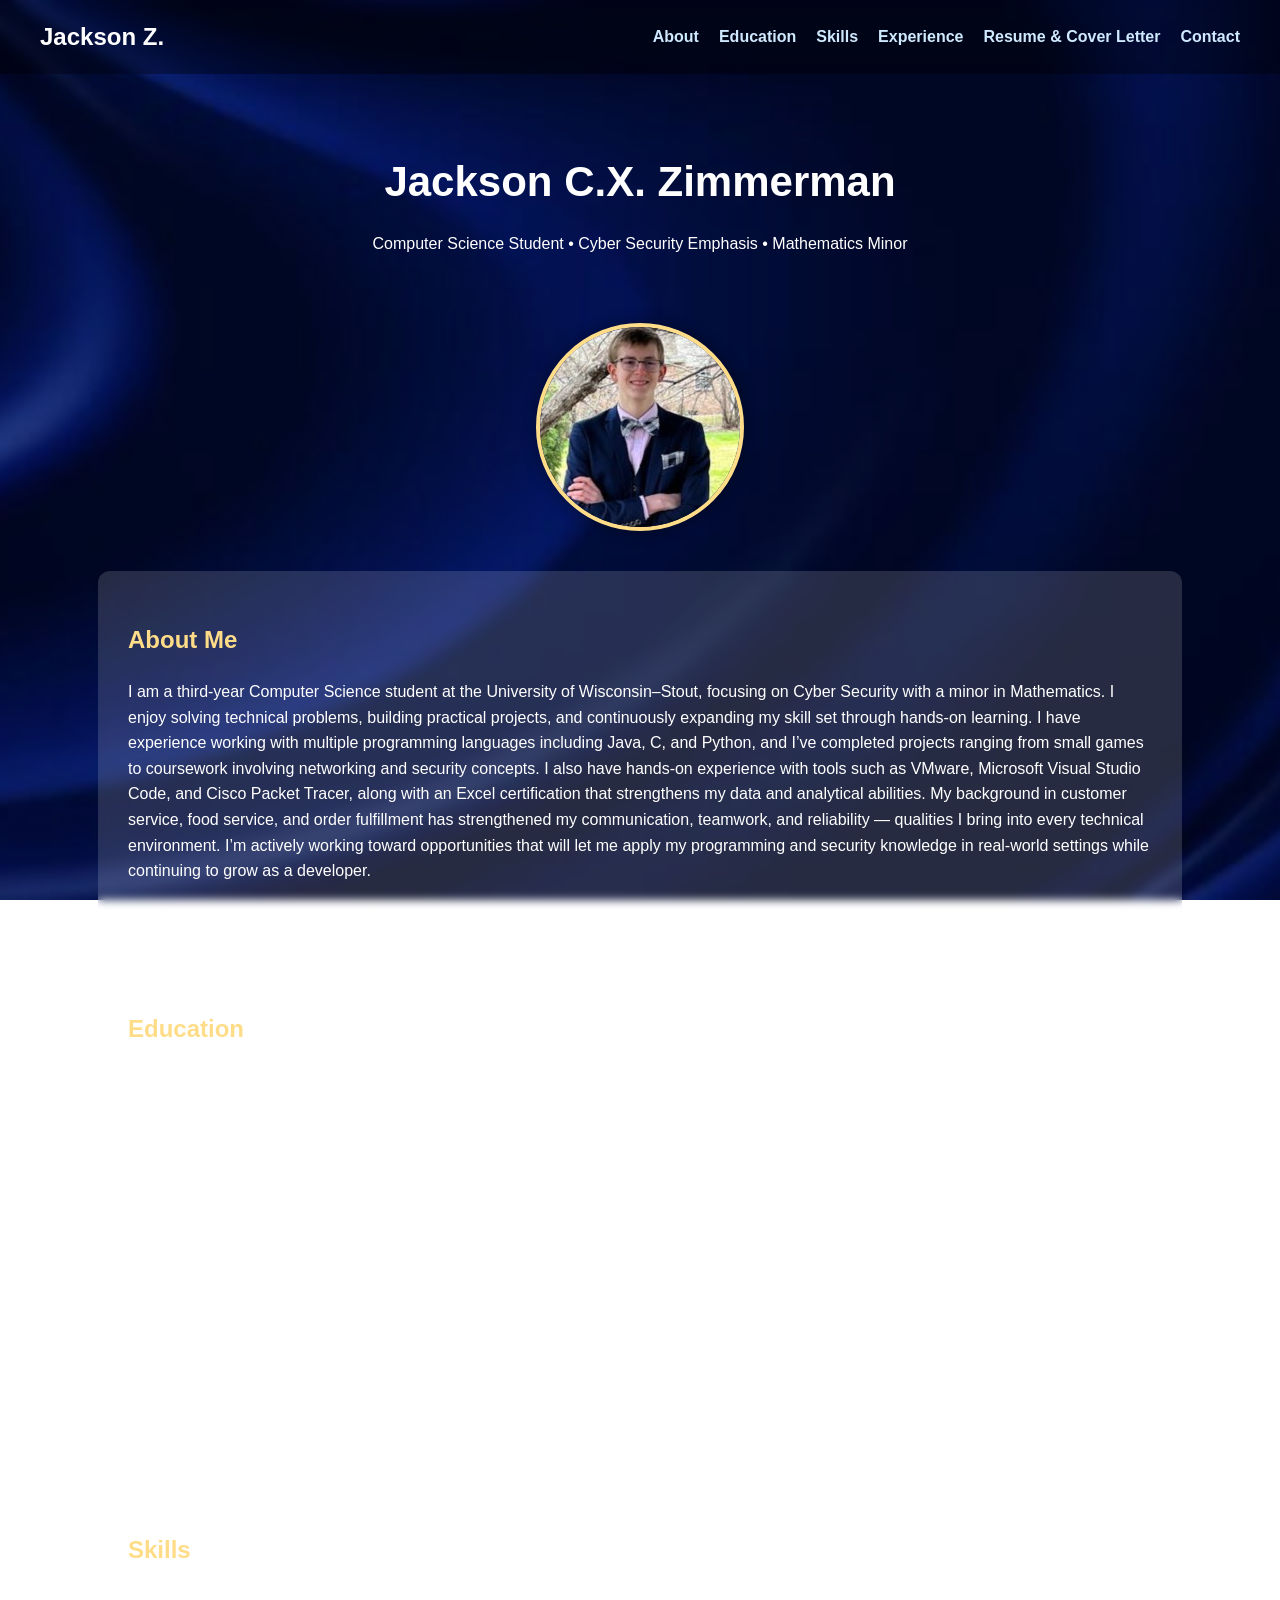
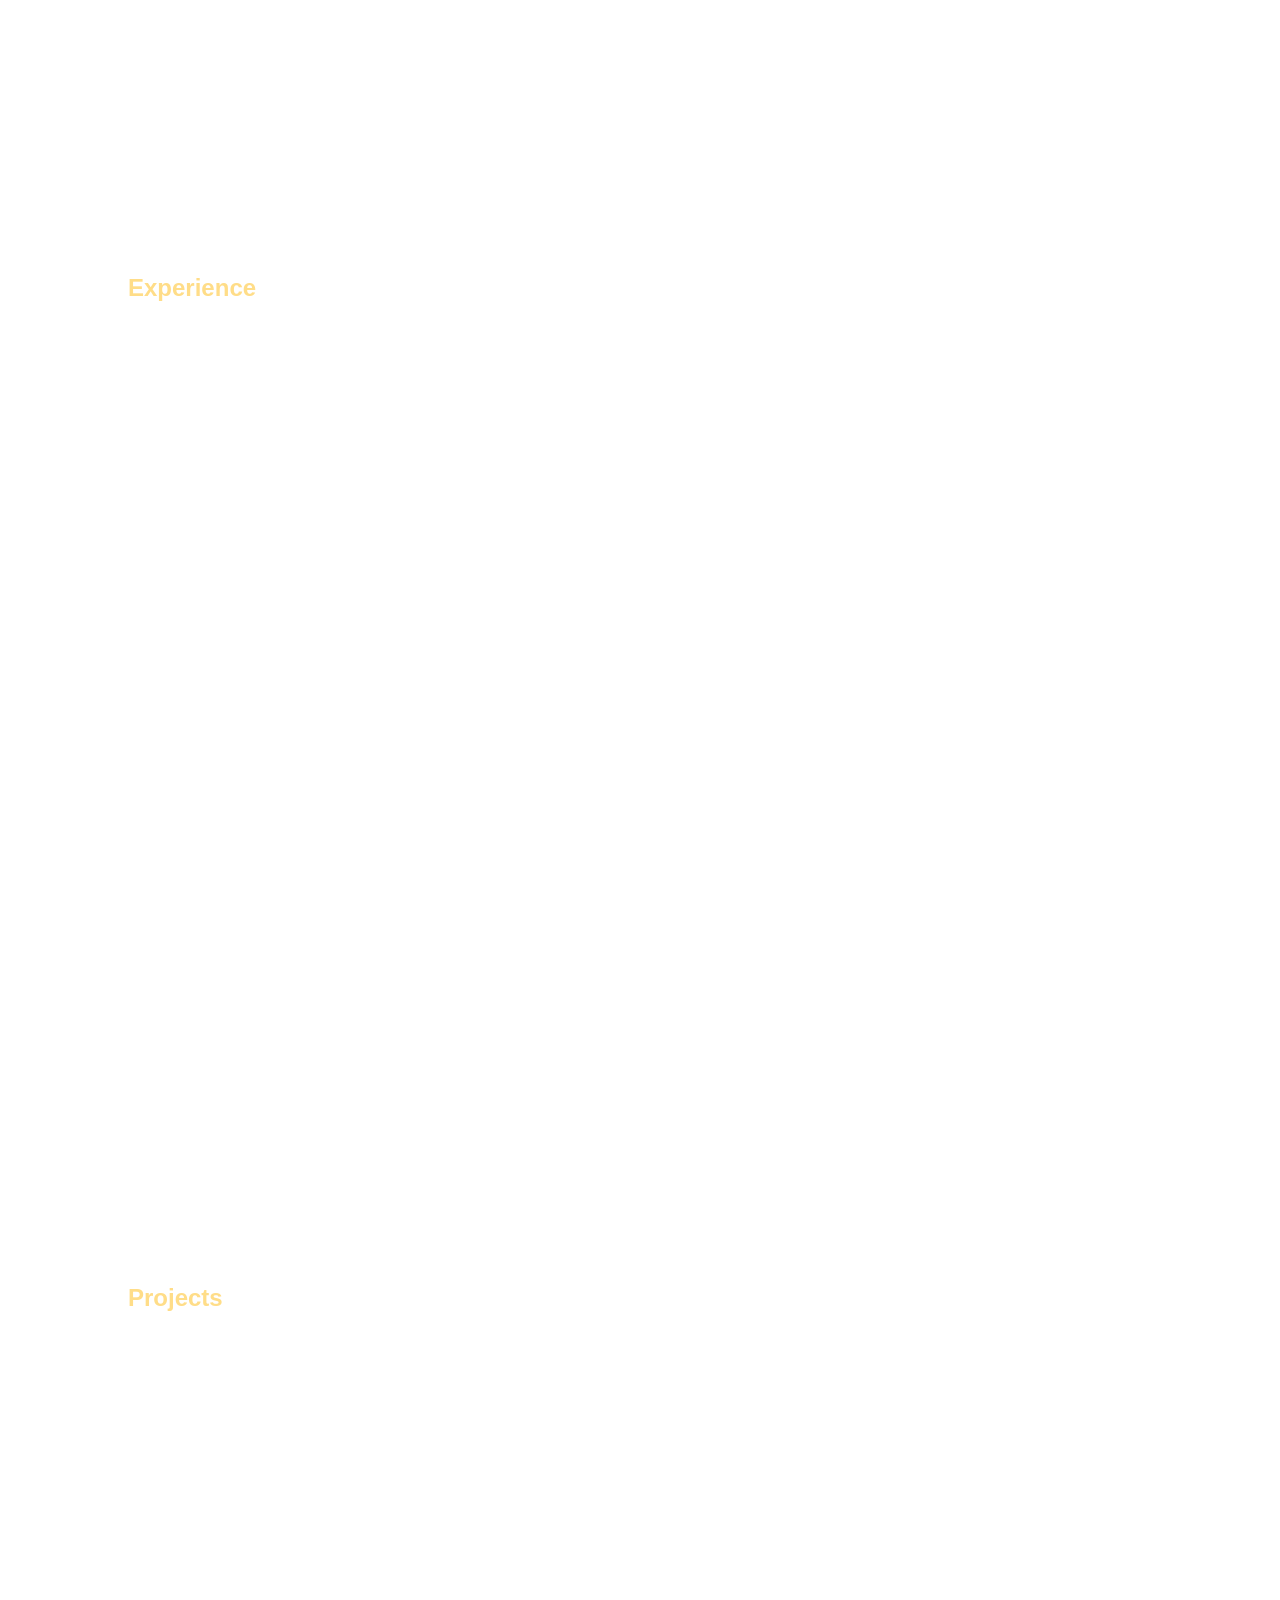
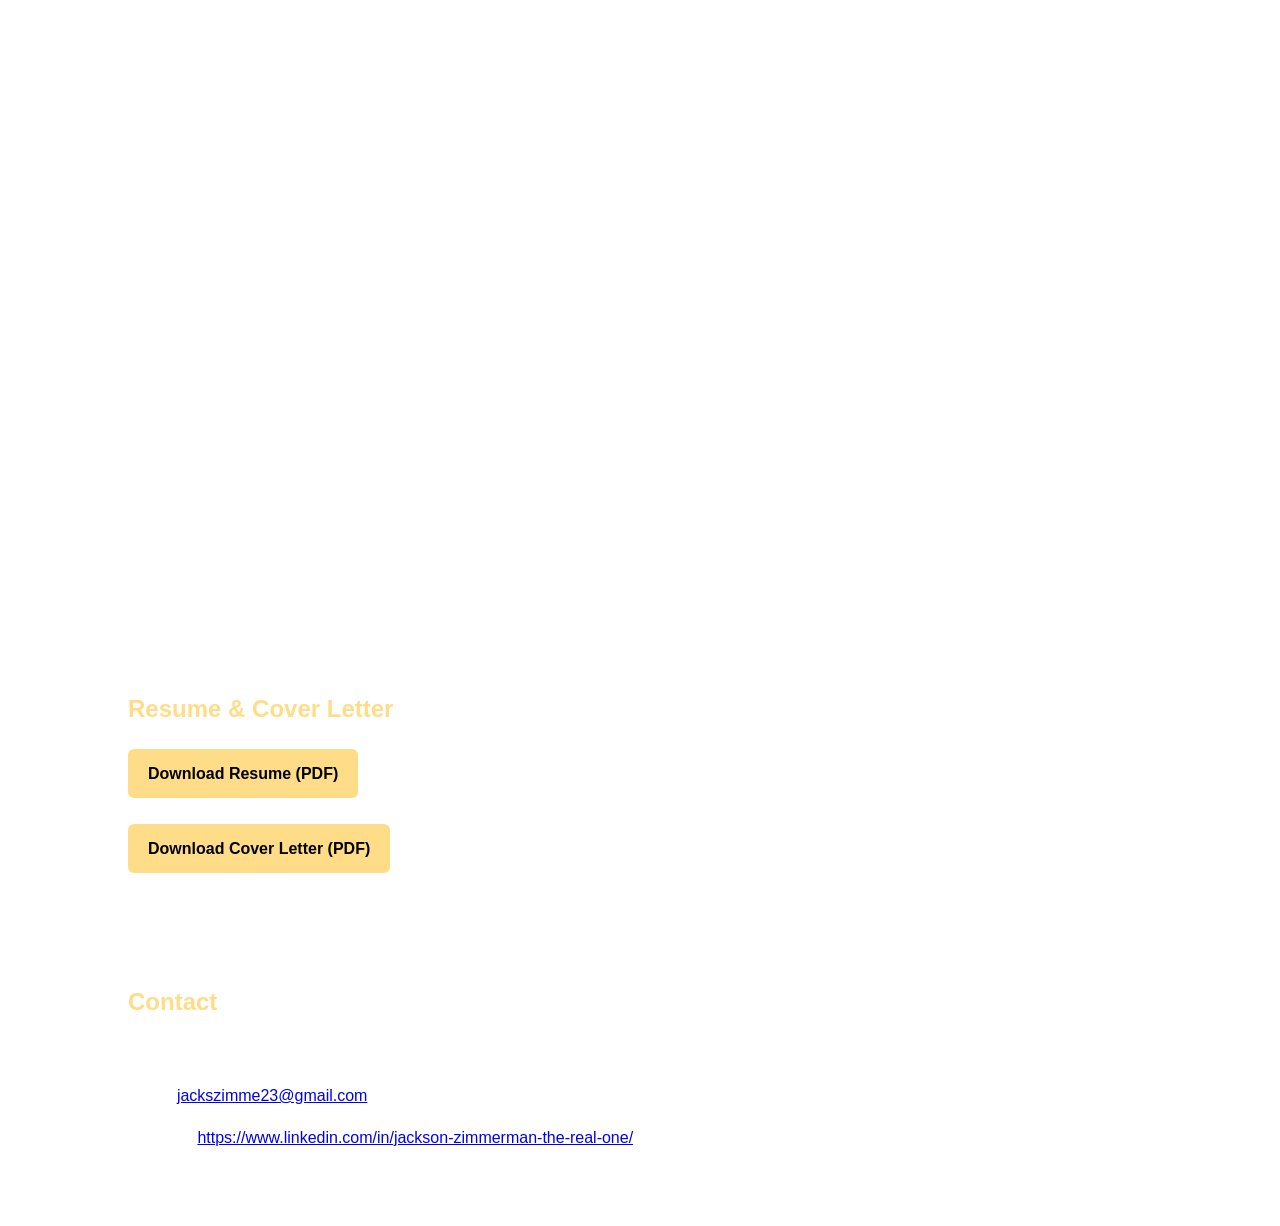
==== index.html @ 1d5afcb3 "Add files via upload" ====
<!DOCTYPE html>
<html lang="en">
<head>
    <meta charset="UTF-8">
    <title>Jackson C.X. Zimmerman – Portfolio</title>
    <link rel="stylesheet" href="style.css">
</head>

<body>

<nav class="top-nav">
    <div class="nav-left">Jackson Z.</div>
    <div class="nav-right">
        <a href="#about">About</a>
        <a href="#education">Education</a>
        <a href="#skills">Skills</a>
        <a href="#experience">Experience</a>
        <a href="#resume">Resume & Cover Letter</a>
        <a href="#contact">Contact</a>
    </div>
</nav>

<header class="hero">
    <h1>Jackson C.X. Zimmerman</h1>
    <p>Computer Science Student • Cyber Security Emphasis • Mathematics Minor</p>
</header>

<div class="profile-pic-container">
    <img src="pfp.jpg" alt="Photo of Jackson Zimmerman" class="profile-pic">
</div>

<section id="about" class="card">
    <h2>About Me</h2>
    <p>
        I am a third‑year Computer Science student at the University of Wisconsin–Stout, focusing on Cyber Security with a minor in Mathematics. 
        I enjoy solving technical problems, building practical projects, and continuously expanding my skill set through hands‑on learning. 
        I have experience working with multiple programming languages including Java, C, and Python, and I’ve completed projects ranging from 
        small games to coursework involving networking and security concepts. I also have hands‑on experience with tools such as VMware, 
        Microsoft Visual Studio Code, and Cisco Packet Tracer, along with an Excel certification that strengthens my data and analytical abilities. 
        My background in customer service, food service, and order fulfillment has strengthened my communication, teamwork, and reliability — 
        qualities I bring into every technical environment. I’m actively working toward opportunities that will let me apply my programming 
        and security knowledge in real‑world settings while continuing to grow as a developer.
    </p>
</section>

<section id="education" class="card">
    <h2>Education</h2>

    <h3>University of Wisconsin–Stout</h3>
    <p><em>B.S. Computer Science — Cyber Security Emphasis<br>
    Minor: Mathematics<br>
    Currently Attending • Expected Graduation: 2027</em></p>

    <h3>Centennial High School — Circle Pines, MN</h3>
    <p><em>GPA: 3.34</em></p>
    <ul>
        <li>Completed Honors Physics and Honors Chemistry</li>
        <li>Completed 4 years of Spanish</li>
        <li>Participated in Band for 2.5 years</li>
        <li>Graduated with strong STEM and arts involvement</li>
    </ul>
</section>

<section id="skills" class="card">
    <h2>Skills</h2>
    <ul>
        <li><strong>Programming Languages:</strong> Java, C++, Python</li>
        <li><strong>Tools & Technologies:</strong> VMware, Microsoft Visual Studio Code, Cisco Packet Tracer</li>
        <li><strong>Certifications:</strong> Microsoft Excel Certification</li>
        <li><strong>Technical Knowledge:</strong> Cyber security fundamentals, networking basics, troubleshooting, system configuration</li>
        <li><strong>Projects:</strong> Java-based games (Pac-Man, Space Invaders-style), coursework in C and Python</li>
        <li><strong>Other Skills:</strong> Strong communication, teamwork, adaptability, and problem-solving</li>
    </ul>
</section>

<section id="experience" class="card">
    <h2>Experience</h2>

    <h3>Target — Order Fulfillment Expert</h3>
    <p><em>November 2021 – October 2025 • Lino Lakes, MN</em></p>
    <ul>
        <li>Picked and processed guest orders accurately and efficiently</li>
        <li>Prepared, packed, and organized items for shipment and pickup</li>
        <li>Used store technology and equipment to locate and verify products</li>
        <li>Provided friendly guest service and supported team workflow</li>
    </ul>

    <h3>University of Wisconsin–Stout — Food Service</h3>
    <p><em>September 2024 – Present • Menomonie, WI</em></p>
    <ul>
        <li>Prepared and served food items while maintaining quality and accuracy</li>
        <li>Delivered consistent customer service in a fast‑paced environment</li>
        <li>Maintained cleanliness and organization of workstations and dining areas</li>
        <li>Collaborated with team members to ensure smooth daily operations</li>
    </ul>

    <h3>Dairy Queen — Soft Serve Team</h3>
    <p><em>June 2021 – November 2021 • Lino Lakes, MN</em></p>
    <ul>
        <li>Prepared food and drink items according to menu standards</li>
        <li>Maintained lobby and kitchen cleanliness to meet safety guidelines</li>
        <li>Provided prompt and positive customer service during busy hours</li>
        <li>Operated equipment safely and followed proper opening/closing procedures</li>
    </ul>

    <h3>Childcare — Babysitting</h3>
    <p><em>May 2018 – Present • Various Locations</em></p>
    <ul>
        <li>Prepared meals and snacks while accommodating individual needs</li>
        <li>Ensured a safe and supervised environment for children of varying ages</li>
        <li>Planned and led engaging activities to support learning and creativity</li>
        <li>Communicated with parents regarding schedules, behavior, and daily updates</li>
    </ul>
</section>

<section id="projects" class="card">
    <h2>Projects</h2>

    <h3>Arduino Windmill Power Generator</h3>
    <p><em>Freshman Engineering Project</em></p>
    <ul>
        <li>Designed and built a small windmill capable of generating usable electrical power</li>
        <li>Used an Arduino board to regulate and monitor voltage output</li>
        <li>Created a circuit system to safely charge small devices</li>
        <li>Gained hands-on experience with electronics, sensors, and renewable energy concepts</li>
    </ul>

    <h3>Plex Movie Hosting Server</h3>
    <p><em>Self‑Hosted Media Server Project</em></p>
    <ul>
        <li>Set up and configured a Plex server to host and stream a personal movie library</li>
        <li>Organized media files, metadata, and folder structures for clean and efficient access</li>
        <li>Managed local storage, network settings, and device connectivity for smooth playback</li>
        <li>Gained experience with self‑hosting, file management, and home server configuration</li>
    </ul>

    <h3>IoT Weather Monitoring System (In Progress)</h3>
    <p><em>Arduino-based IoT Project</em></p>
    <ul>
        <li>Building a device that collects temperature, humidity, and environmental data using sensors</li>
        <li>Programming the Arduino to read and transmit data to an online dashboard</li>
        <li>Developing a simple interface to display real-time weather metrics</li>
        <li>Combining hardware, networking, and web technologies into one system</li>
    </ul>

    <h3>Java Game Development Projects</h3>
    <p><em>Pac-Man and Space-Invaders–style games</em></p>
    <ul>
        <li>Developed multiple 2D games using Java and object-oriented programming principles</li>
        <li>Implemented movement, collision detection, scoring, and enemy behavior systems</li>
        <li>Practiced modular design and clean code structure across game components</li>
        <li>Strengthened understanding of loops, arrays, classes, and event-driven programming</li>
    </ul>

</section>

<section id="resume" class="card">
    <h2>Resume & Cover Letter</h2>
    <a class="button" href="resume.pdf" download>Download Resume (PDF)</a>
    <br><br>
    <a class="button" href="coverletter.pdf" download>Download Cover Letter (PDF)</a>
</section>

<section id="contact" class="card">
    <h2>Contact</h2>
     <p>Phone: 612-840-3220</p>
    <p>Email: <a href="mailto:jackszimme23@gmail.com">jackszimme23@gmail.com</a></p>
    <p>LinkedIn: 
        <a href="https://www.linkedin.com/in/jackson-zimmerman-the-real-one/" target="_blank">
            https://www.linkedin.com/in/jackson-zimmerman-the-real-one/
        </a>
        

    </p>


</section>

</body>
</html>
---- style.css ----
html {
    scroll-behavior: smooth;
}

body {
    font-family: Arial, sans-serif;
    margin: 0;
    background: linear-gradient(135deg, #1e3c72, #2a5298);
    color: #ffffff;
    line-height: 1.6;
}

/* Navigation Bar */
.top-nav {
    display: flex;
    justify-content: space-between;
    align-items: center;
    padding: 18px 40px;
    background: rgba(0, 0, 0, 0.35);
    backdrop-filter: blur(6px);
    position: fixed;
    top: 0;
    width: 100%;
    z-index: 100;
    box-sizing: border-box;
}

.nav-left {
    font-size: 24px;
    font-weight: bold;
}

.nav-right {
    display: flex;
    gap: 20px;
}

.nav-right a {
    text-decoration: none;
    color: #cfe9ff;
    font-weight: bold;
    transition: 0.2s;
}

.nav-right a:hover {
    color: #ffffff;
    text-shadow: 0 0 6px white;
}


.hero {
    text-align: center;
    padding: 120px 20px 60px;
}

.hero h1 {
    font-size: 42px;
    margin-bottom: 10px;
}


.card {
    background: rgba(255, 255, 255, 0.15);
    margin: 30px auto;
    padding: 30px;
    width: 80%;
    border-radius: 12px;
    backdrop-filter: blur(4px);
}

.card h2 {
    color: #ffdd88;
}

.card ul {
    margin-left: 20px;
}


.button {
    display: inline-block;
    padding: 12px 20px;
    background: #ffdd88;
    color: #000;
    text-decoration: none;
    border-radius: 6px;
    font-weight: bold;
    transition: 0.2s;
}

.button:hover {
    background: #ffe9b3;
    transform: scale(1.05);
}

.profile-pic-container {
    width: 100%;
    display: flex;
    justify-content: center;
    align-items: center;
    margin-top: -10px;
    margin-bottom: 40px;
}

.profile-pic {
    width: 200px;
    height: 200px;
    object-fit: cover;
    border-radius: 50%;
    border: 4px solid #ffdd88;
    box-shadow: 0 0 15px rgba(0,0,0,0.4);
}

body {
    font-family: Arial, sans-serif;
    margin: 0;
    background: url("bg.jpg") no-repeat center center fixed;
    background-size: cover;
    color: #ffffff;
    line-height: 1.6;
}
body::before {
    content: "";
    position: fixed;
    top: 0;
    left: 0;
    width: 100%;
    height: 100%;
    background: rgba(0, 0, 0, 0.45); 
    z-index: -1;
}
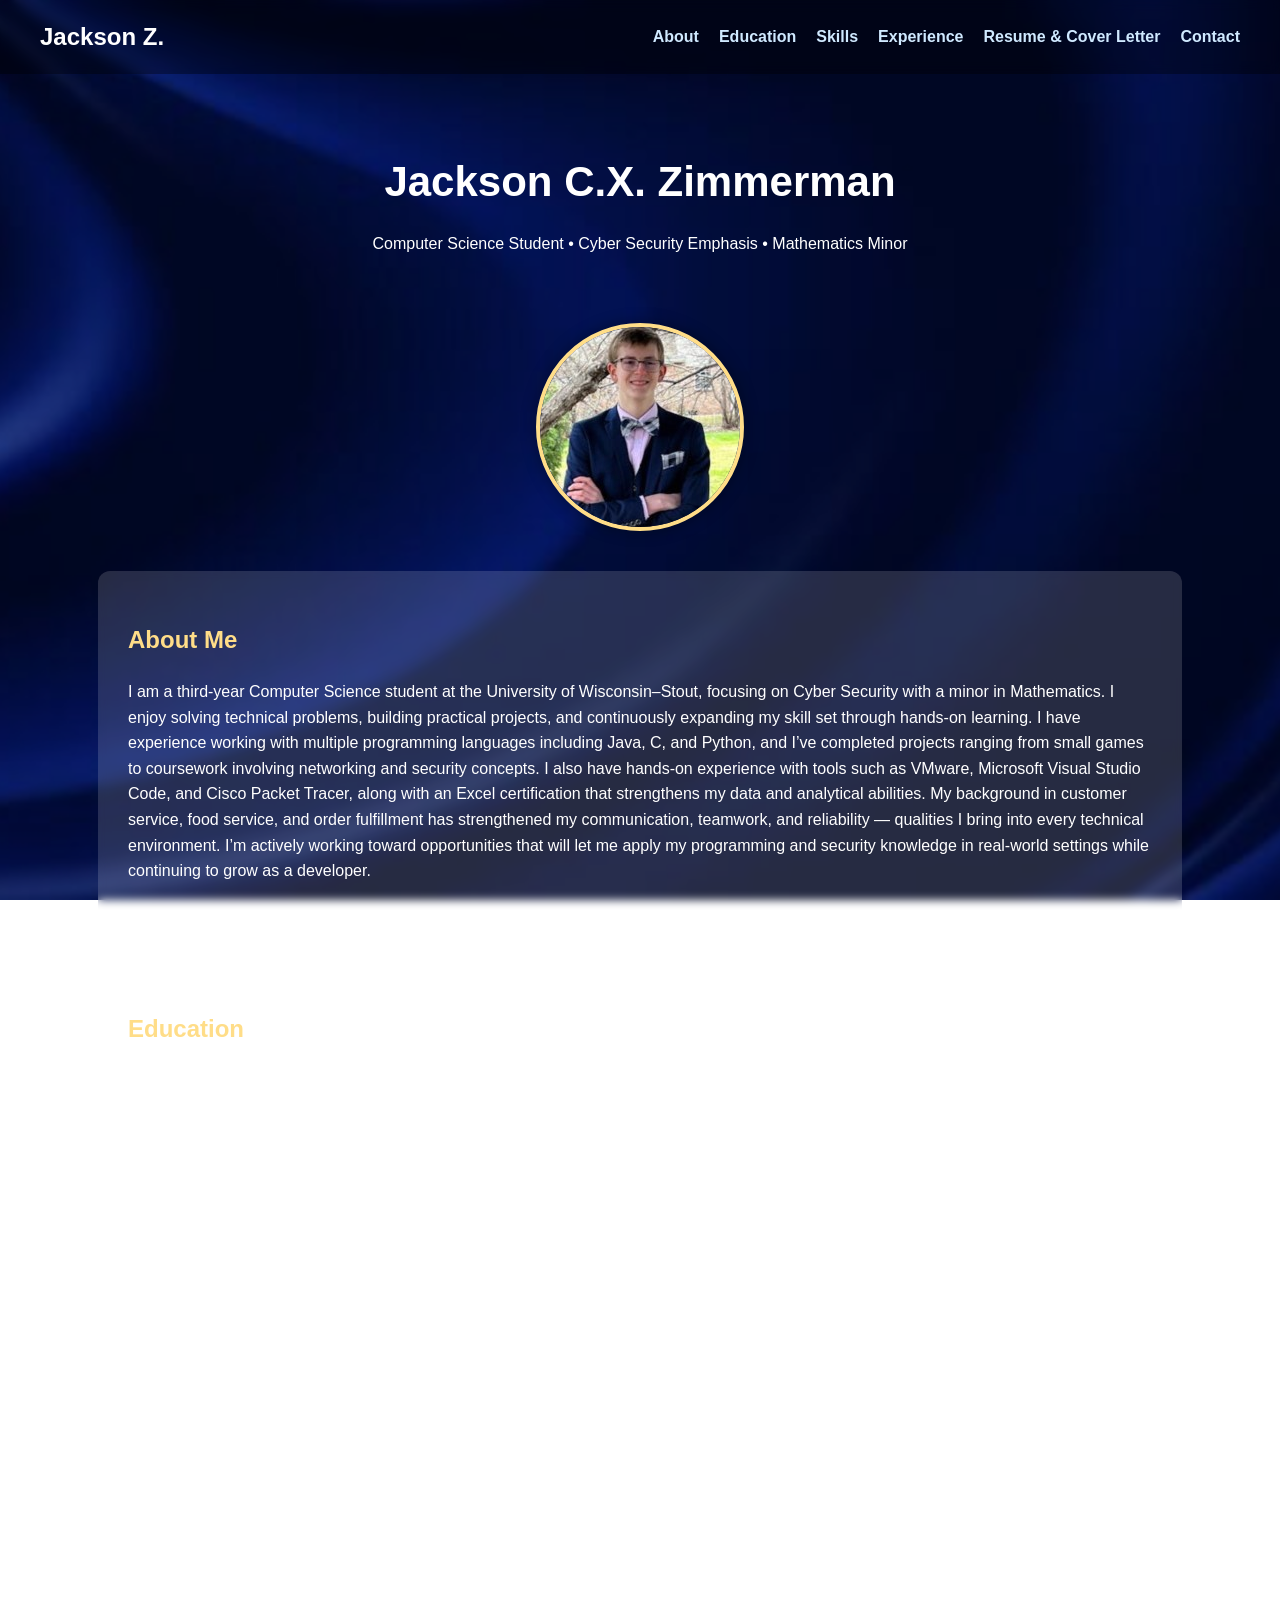
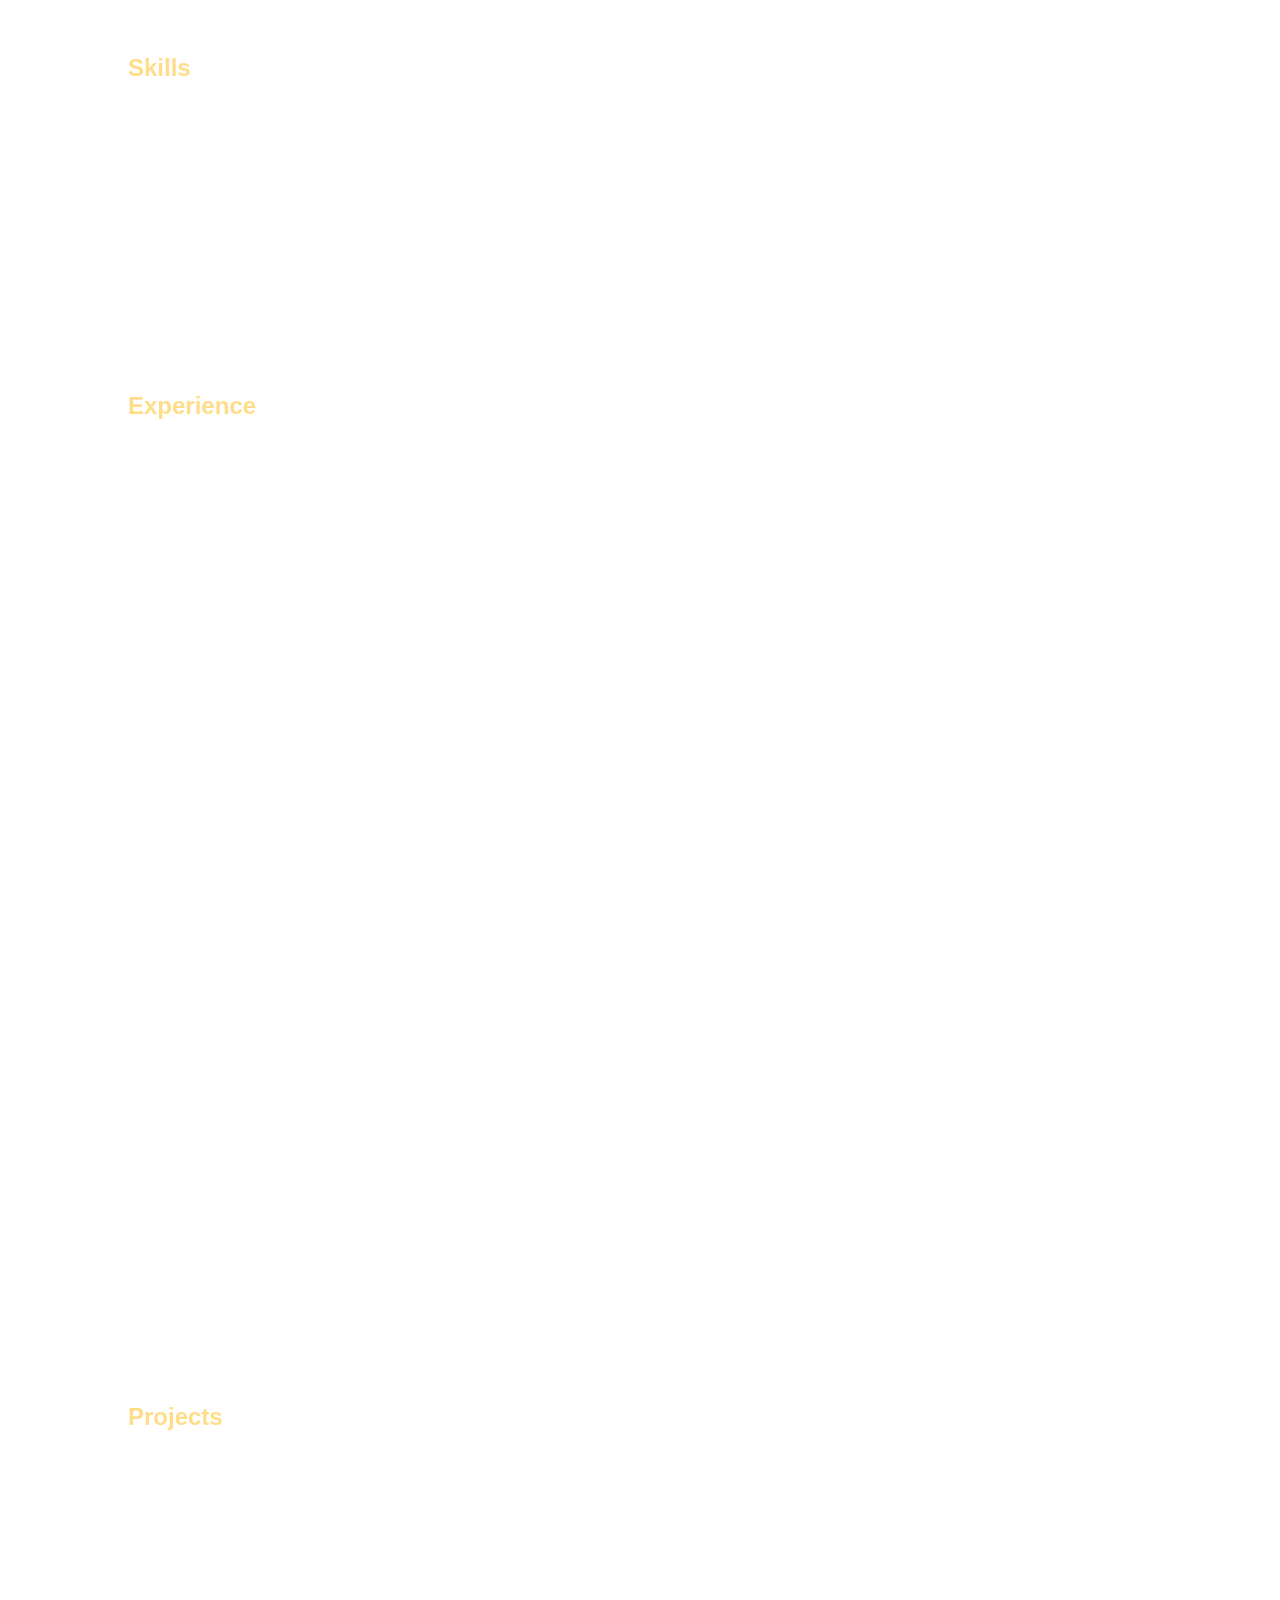
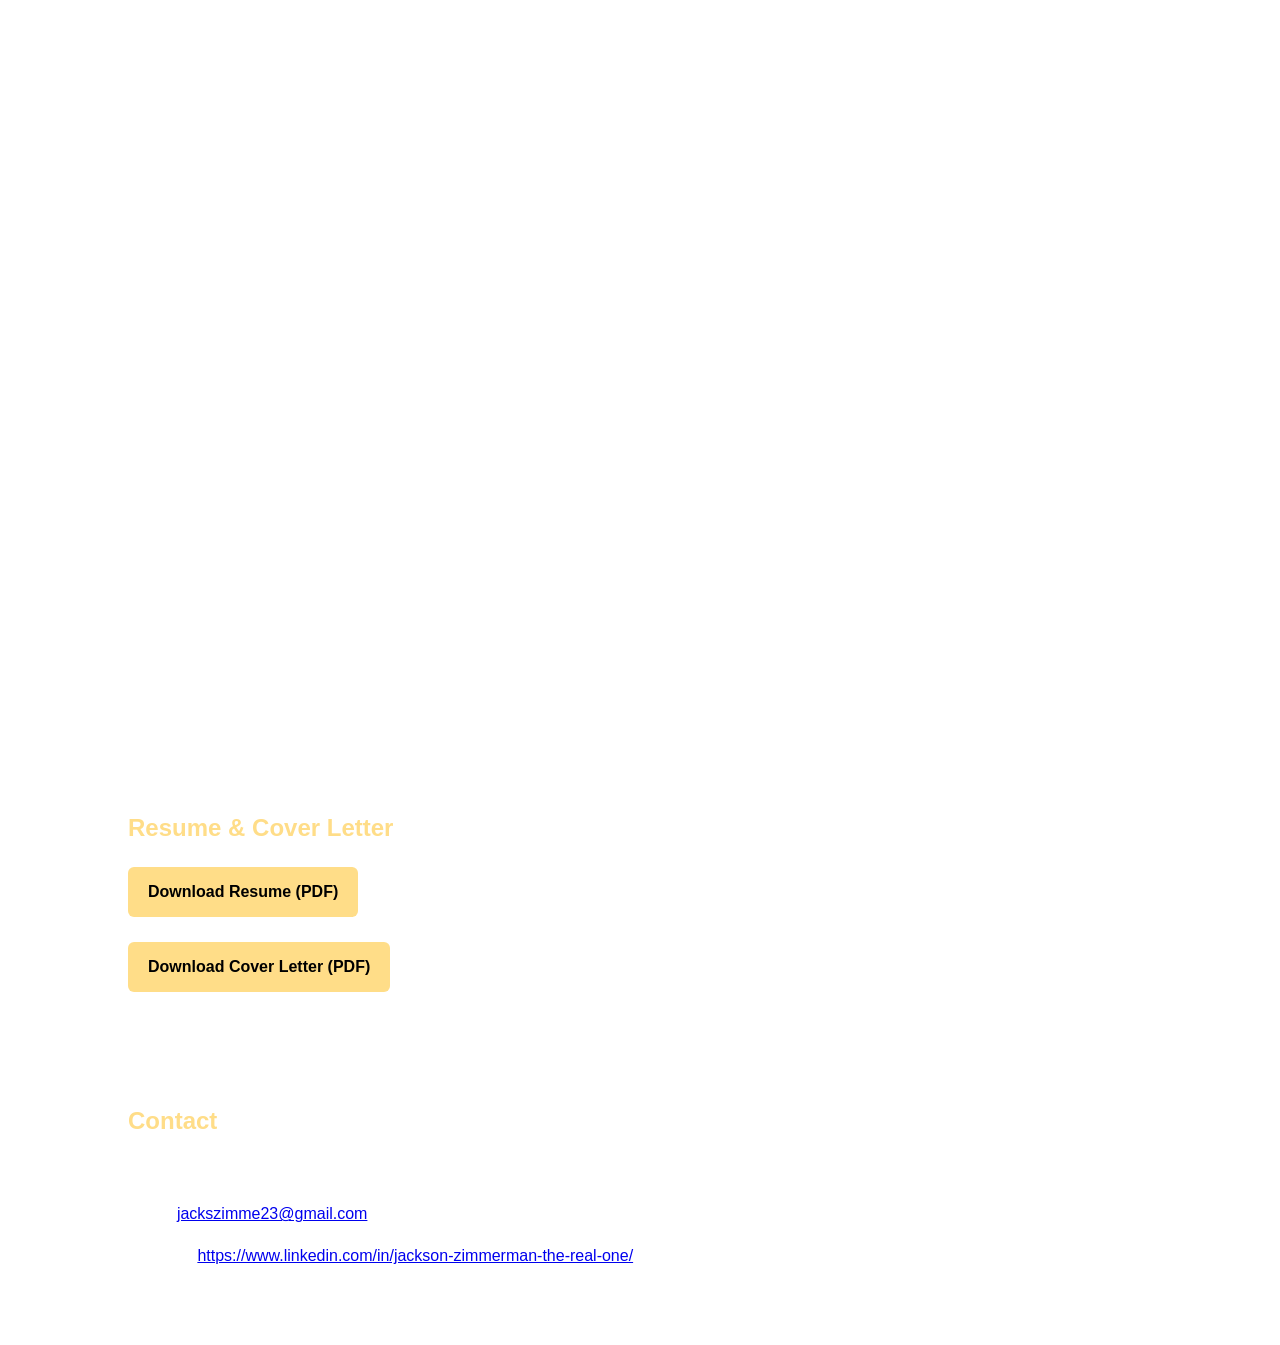
==== commit 31dc9130: "Fix HTML formatting and structure" ====
--- a/index.html
+++ b/index.html
@@ -3,9 +3,9 @@
 <head>
     <meta charset="UTF-8">
     <title>Jackson C.X. Zimmerman – Portfolio</title>
+    <link href="https://fonts.googleapis.com/css2?family=Inter:wght@300;400;600;700&display=swap" rel="stylesheet">
     <link rel="stylesheet" href="style.css">
 </head>
-
 <body>
 
 <nav class="top-nav">
@@ -46,11 +46,16 @@
 <section id="education" class="card">
     <h2>Education</h2>
 
-    <h3>University of Wisconsin–Stout</h3>
-    <p><em>B.S. Computer Science — Cyber Security Emphasis<br>
-    Minor: Mathematics<br>
-    Currently Attending • Expected Graduation: 2027</em></p>
-
+   <h3>University of Wisconsin–Stout</h3>
+<p><em>B.S. Computer Science — Cyber Security Emphasis<br>
+Minor: Mathematics<br>
+Currently Attending • Expected Graduation: 2027</em></p>
+<ul>
+    <li>Studying core computer science concepts with a focus on cyber security</li>
+    <li>Developing skills in programming, networking, and system administration</li>
+    <li>Completing coursework in mathematics to support analytical problem‑solving</li>
+    <li>Actively building projects that integrate hardware, software, and security principles</li>
+</ul>
     <h3>Centennial High School — Circle Pines, MN</h3>
     <p><em>GPA: 3.34</em></p>
     <ul>
@@ -177,4 +182,4 @@
 </section>
 
 </body>
-</html>+</html>
--- a/style.css
+++ b/style.css
@@ -3,7 +3,7 @@
 }
 
 body {
-    font-family: Arial, sans-serif;
+    font-family: 'Inter', sans-serif;
     margin: 0;
     background: linear-gradient(135deg, #1e3c72, #2a5298);
     color: #ffffff;
@@ -128,4 +128,4 @@
     height: 100%;
     background: rgba(0, 0, 0, 0.45); 
     z-index: -1;
-}+}
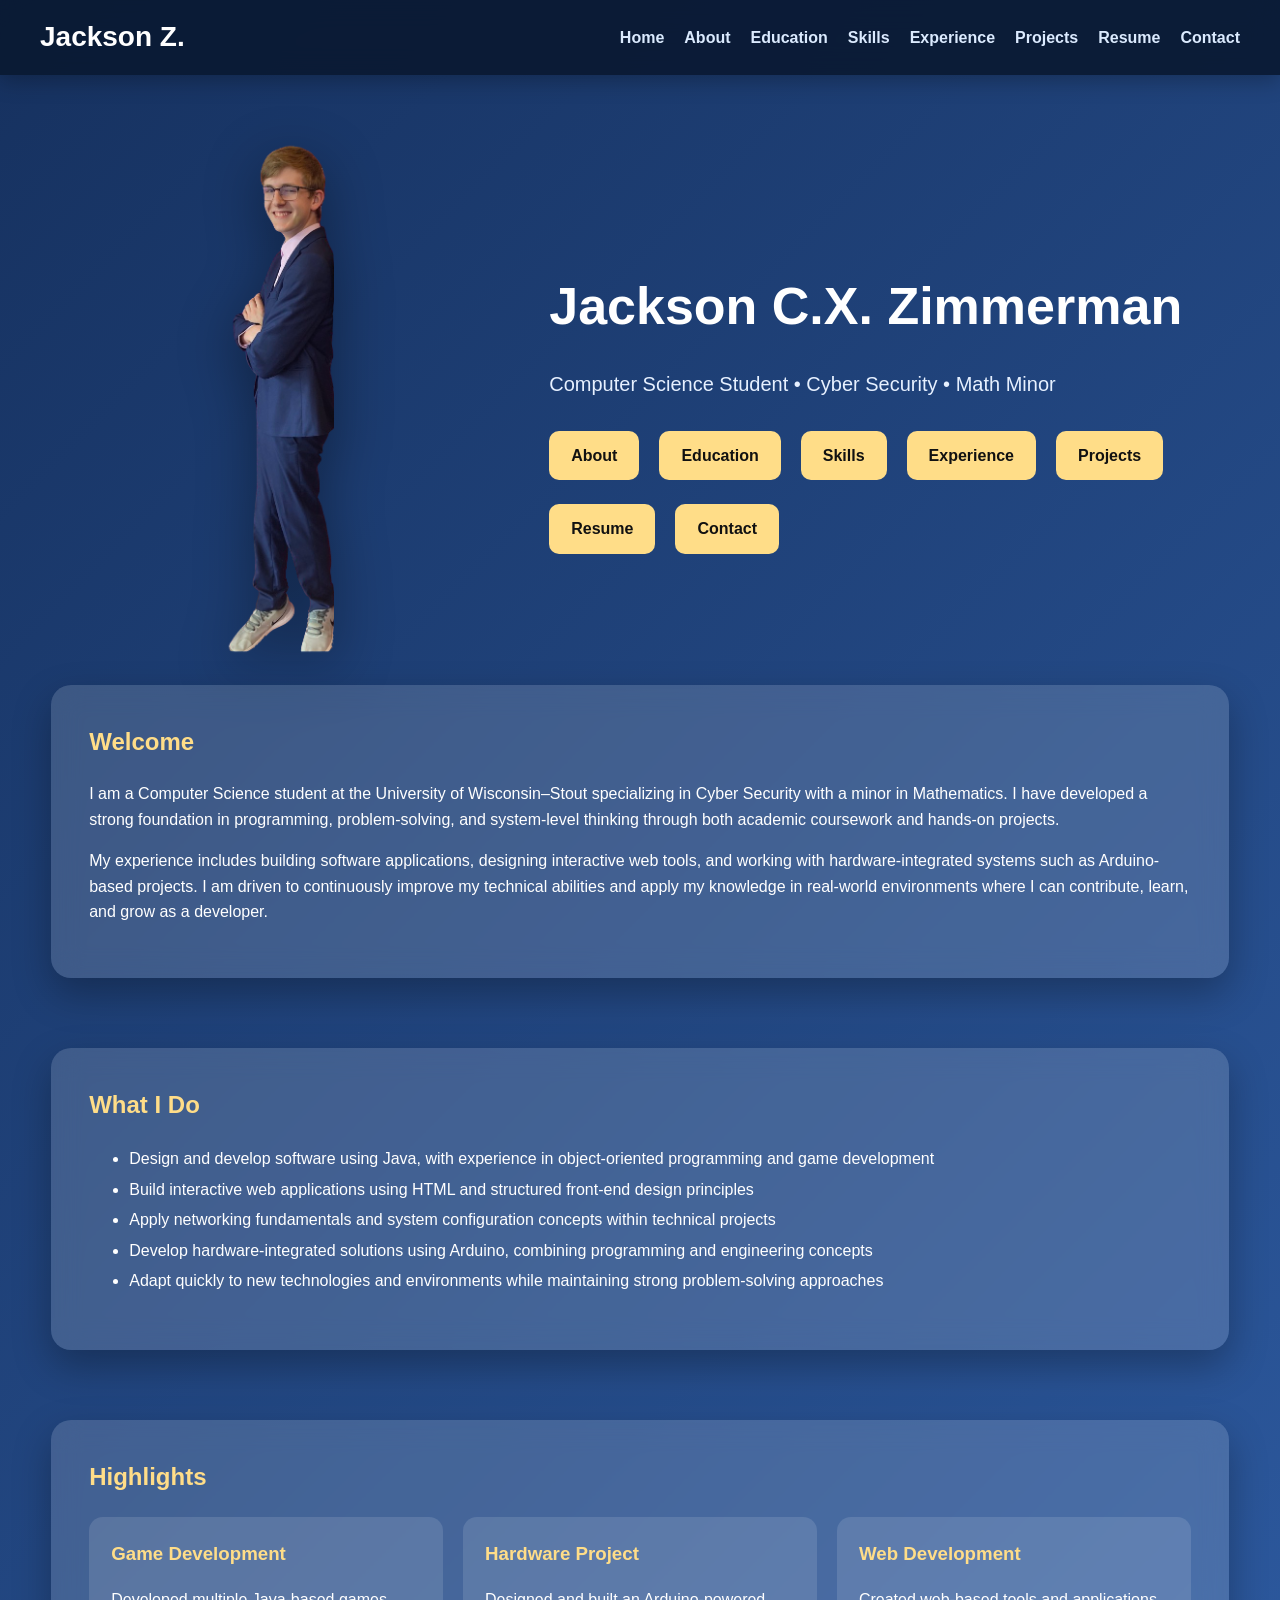
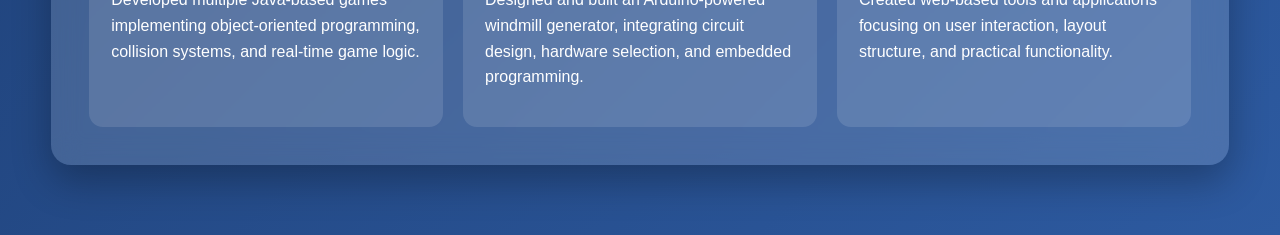
==== commit 10686826: "perfection" ====
--- a/index.html
+++ b/index.html
@@ -1,185 +1,106 @@
 <!DOCTYPE html>
-<html lang="en">
+<html>
 <head>
-    <meta charset="UTF-8">
-    <title>Jackson C.X. Zimmerman – Portfolio</title>
-    <link href="https://fonts.googleapis.com/css2?family=Inter:wght@300;400;600;700&display=swap" rel="stylesheet">
-    <link rel="stylesheet" href="style.css">
+<meta charset="UTF-8">
+<meta name="viewport" content="width=device-width, initial-scale=1.0">
+<title>Jackson Zimmerman</title>
+<link rel="stylesheet" href="style.css">
 </head>
+
 <body>
 
 <nav class="top-nav">
-    <div class="nav-left">Jackson Z.</div>
-    <div class="nav-right">
-        <a href="#about">About</a>
-        <a href="#education">Education</a>
-        <a href="#skills">Skills</a>
-        <a href="#experience">Experience</a>
-        <a href="#resume">Resume & Cover Letter</a>
-        <a href="#contact">Contact</a>
-    </div>
+<div class="nav-left">Jackson Z.</div>
+<div class="nav-right">
+<a href="index.html">Home</a>
+<a href="about.html">About</a>
+<a href="education.html">Education</a>
+<a href="skills.html">Skills</a>
+<a href="experience.html">Experience</a>
+<a href="projects.html">Projects</a>
+<a href="resume.html">Resume</a>
+<a href="contact.html">Contact</a>
+</div>
 </nav>
 
-<header class="hero">
-    <h1>Jackson C.X. Zimmerman</h1>
-    <p>Computer Science Student • Cyber Security Emphasis • Mathematics Minor</p>
+<header class="home-hero">
+
+<div class="home-hero-text">
+<h1>Jackson C.X. Zimmerman</h1>
+<p>Computer Science Student • Cyber Security • Math Minor</p>
+
+<div class="home-buttons">
+<a class="button" href="about.html">About</a>
+<a class="button" href="education.html">Education</a>
+<a class="button" href="skills.html">Skills</a>
+<a class="button" href="experience.html">Experience</a>
+<a class="button" href="projects.html">Projects</a>
+<a class="button" href="resume.html">Resume</a>
+<a class="button" href="contact.html">Contact</a>
+</div>
+
+</div>
+
+<div class="home-hero-image">
+<img src="pic (5).png" class="profile-img">
+</div>
+
 </header>
 
-<div class="profile-pic-container">
-    <img src="pfp.jpg" alt="Photo of Jackson Zimmerman" class="profile-pic">
-</div>
+<section class="card">
 
-<section id="about" class="card">
-    <h2>About Me</h2>
-    <p>
-        I am a third‑year Computer Science student at the University of Wisconsin–Stout, focusing on Cyber Security with a minor in Mathematics. 
-        I enjoy solving technical problems, building practical projects, and continuously expanding my skill set through hands‑on learning. 
-        I have experience working with multiple programming languages including Java, C, and Python, and I’ve completed projects ranging from 
-        small games to coursework involving networking and security concepts. I also have hands‑on experience with tools such as VMware, 
-        Microsoft Visual Studio Code, and Cisco Packet Tracer, along with an Excel certification that strengthens my data and analytical abilities. 
-        My background in customer service, food service, and order fulfillment has strengthened my communication, teamwork, and reliability — 
-        qualities I bring into every technical environment. I’m actively working toward opportunities that will let me apply my programming 
-        and security knowledge in real‑world settings while continuing to grow as a developer.
-    </p>
-</section>
+<h2>Welcome</h2>
 
-<section id="education" class="card">
-    <h2>Education</h2>
+<p>
+I am a Computer Science student at the University of Wisconsin–Stout specializing in Cyber Security with a minor in Mathematics. 
+I have developed a strong foundation in programming, problem-solving, and system-level thinking through both academic coursework and hands-on projects.
+</p>
 
-   <h3>University of Wisconsin–Stout</h3>
-<p><em>B.S. Computer Science — Cyber Security Emphasis<br>
-Minor: Mathematics<br>
-Currently Attending • Expected Graduation: 2027</em></p>
-<ul>
-    <li>Studying core computer science concepts with a focus on cyber security</li>
-    <li>Developing skills in programming, networking, and system administration</li>
-    <li>Completing coursework in mathematics to support analytical problem‑solving</li>
-    <li>Actively building projects that integrate hardware, software, and security principles</li>
-</ul>
-    <h3>Centennial High School — Circle Pines, MN</h3>
-    <p><em>GPA: 3.34</em></p>
-    <ul>
-        <li>Completed Honors Physics and Honors Chemistry</li>
-        <li>Completed 4 years of Spanish</li>
-        <li>Participated in Band for 2.5 years</li>
-        <li>Graduated with strong STEM and arts involvement</li>
-    </ul>
-</section>
-
-<section id="skills" class="card">
-    <h2>Skills</h2>
-    <ul>
-        <li><strong>Programming Languages:</strong> Java, C++, Python</li>
-        <li><strong>Tools & Technologies:</strong> VMware, Microsoft Visual Studio Code, Cisco Packet Tracer</li>
-        <li><strong>Certifications:</strong> Microsoft Excel Certification</li>
-        <li><strong>Technical Knowledge:</strong> Cyber security fundamentals, networking basics, troubleshooting, system configuration</li>
-        <li><strong>Projects:</strong> Java-based games (Pac-Man, Space Invaders-style), coursework in C and Python</li>
-        <li><strong>Other Skills:</strong> Strong communication, teamwork, adaptability, and problem-solving</li>
-    </ul>
-</section>
-
-<section id="experience" class="card">
-    <h2>Experience</h2>
-
-    <h3>Target — Order Fulfillment Expert</h3>
-    <p><em>November 2021 – October 2025 • Lino Lakes, MN</em></p>
-    <ul>
-        <li>Picked and processed guest orders accurately and efficiently</li>
-        <li>Prepared, packed, and organized items for shipment and pickup</li>
-        <li>Used store technology and equipment to locate and verify products</li>
-        <li>Provided friendly guest service and supported team workflow</li>
-    </ul>
-
-    <h3>University of Wisconsin–Stout — Food Service</h3>
-    <p><em>September 2024 – Present • Menomonie, WI</em></p>
-    <ul>
-        <li>Prepared and served food items while maintaining quality and accuracy</li>
-        <li>Delivered consistent customer service in a fast‑paced environment</li>
-        <li>Maintained cleanliness and organization of workstations and dining areas</li>
-        <li>Collaborated with team members to ensure smooth daily operations</li>
-    </ul>
-
-    <h3>Dairy Queen — Soft Serve Team</h3>
-    <p><em>June 2021 – November 2021 • Lino Lakes, MN</em></p>
-    <ul>
-        <li>Prepared food and drink items according to menu standards</li>
-        <li>Maintained lobby and kitchen cleanliness to meet safety guidelines</li>
-        <li>Provided prompt and positive customer service during busy hours</li>
-        <li>Operated equipment safely and followed proper opening/closing procedures</li>
-    </ul>
-
-    <h3>Childcare — Babysitting</h3>
-    <p><em>May 2018 – Present • Various Locations</em></p>
-    <ul>
-        <li>Prepared meals and snacks while accommodating individual needs</li>
-        <li>Ensured a safe and supervised environment for children of varying ages</li>
-        <li>Planned and led engaging activities to support learning and creativity</li>
-        <li>Communicated with parents regarding schedules, behavior, and daily updates</li>
-    </ul>
-</section>
-
-<section id="projects" class="card">
-    <h2>Projects</h2>
-
-    <h3>Arduino Windmill Power Generator</h3>
-    <p><em>Freshman Engineering Project</em></p>
-    <ul>
-        <li>Designed and built a small windmill capable of generating usable electrical power</li>
-        <li>Used an Arduino board to regulate and monitor voltage output</li>
-        <li>Created a circuit system to safely charge small devices</li>
-        <li>Gained hands-on experience with electronics, sensors, and renewable energy concepts</li>
-    </ul>
-
-    <h3>Plex Movie Hosting Server</h3>
-    <p><em>Self‑Hosted Media Server Project</em></p>
-    <ul>
-        <li>Set up and configured a Plex server to host and stream a personal movie library</li>
-        <li>Organized media files, metadata, and folder structures for clean and efficient access</li>
-        <li>Managed local storage, network settings, and device connectivity for smooth playback</li>
-        <li>Gained experience with self‑hosting, file management, and home server configuration</li>
-    </ul>
-
-    <h3>IoT Weather Monitoring System (In Progress)</h3>
-    <p><em>Arduino-based IoT Project</em></p>
-    <ul>
-        <li>Building a device that collects temperature, humidity, and environmental data using sensors</li>
-        <li>Programming the Arduino to read and transmit data to an online dashboard</li>
-        <li>Developing a simple interface to display real-time weather metrics</li>
-        <li>Combining hardware, networking, and web technologies into one system</li>
-    </ul>
-
-    <h3>Java Game Development Projects</h3>
-    <p><em>Pac-Man and Space-Invaders–style games</em></p>
-    <ul>
-        <li>Developed multiple 2D games using Java and object-oriented programming principles</li>
-        <li>Implemented movement, collision detection, scoring, and enemy behavior systems</li>
-        <li>Practiced modular design and clean code structure across game components</li>
-        <li>Strengthened understanding of loops, arrays, classes, and event-driven programming</li>
-    </ul>
+<p>
+My experience includes building software applications, designing interactive web tools, and working with hardware-integrated systems such as Arduino-based projects. 
+I am driven to continuously improve my technical abilities and apply my knowledge in real-world environments where I can contribute, learn, and grow as a developer.
+</p>
 
 </section>
 
-<section id="resume" class="card">
-    <h2>Resume & Cover Letter</h2>
-    <a class="button" href="resume.pdf" download>Download Resume (PDF)</a>
-    <br><br>
-    <a class="button" href="coverletter.pdf" download>Download Cover Letter (PDF)</a>
+<section class="card">
+
+<h2>What I Do</h2>
+
+<ul>
+<li>Design and develop software using Java, with experience in object-oriented programming and game development</li>
+<li>Build interactive web applications using HTML and structured front-end design principles</li>
+<li>Apply networking fundamentals and system configuration concepts within technical projects</li>
+<li>Develop hardware-integrated solutions using Arduino, combining programming and engineering concepts</li>
+<li>Adapt quickly to new technologies and environments while maintaining strong problem-solving approaches</li>
+</ul>
+
 </section>
 
-<section id="contact" class="card">
-    <h2>Contact</h2>
-     <p>Phone: 612-840-3220</p>
-    <p>Email: <a href="mailto:jackszimme23@gmail.com">jackszimme23@gmail.com</a></p>
-    <p>LinkedIn: 
-        <a href="https://www.linkedin.com/in/jackson-zimmerman-the-real-one/" target="_blank">
-            https://www.linkedin.com/in/jackson-zimmerman-the-real-one/
-        </a>
-        
+<section class="card">
 
-    </p>
+<h2>Highlights</h2>
 
+<div class="highlight-grid">
+
+<div class="highlight-box">
+<h3>Game Development</h3>
+<p>Developed multiple Java-based games implementing object-oriented programming, collision systems, and real-time game logic.</p>
+</div>
+
+<div class="highlight-box">
+<h3>Hardware Project</h3>
+<p>Designed and built an Arduino-powered windmill generator, integrating circuit design, hardware selection, and embedded programming.</p>
+</div>
+
+<div class="highlight-box">
+<h3>Web Development</h3>
+<p>Created web-based tools and applications focusing on user interaction, layout structure, and practical functionality.</p>
+</div>
+
+</div>
 
 </section>
 
 </body>
-</html>
+</html>
--- a/style.css
+++ b/style.css
@@ -1,131 +1,393 @@
 html {
     scroll-behavior: smooth;
+    overflow-x: hidden;
+}
+
+* {
+    box-sizing: border-box;
 }
 
 body {
-    font-family: 'Inter', sans-serif;
+    font-family: 'Inter', Arial, sans-serif;
     margin: 0;
-    background: linear-gradient(135deg, #1e3c72, #2a5298);
+    background: linear-gradient(135deg, #16315f, #2d5aa0);
     color: #ffffff;
     line-height: 1.6;
-}
-
-/* Navigation Bar */
+    min-height: 100vh;
+    overflow-x: hidden;
+}
+
+a {
+    color: #ffdd88;
+    text-decoration: none;
+    font-weight: 600;
+    transition: 0.25s ease;
+}
+
+a:hover {
+    color: #ffffff;
+    text-decoration: underline;
+}
+
 .top-nav {
     display: flex;
     justify-content: space-between;
     align-items: center;
-    padding: 18px 40px;
-    background: rgba(0, 0, 0, 0.35);
-    backdrop-filter: blur(6px);
-    position: fixed;
+    padding: 15px 40px;
+    background: rgba(10, 25, 50, 0.92);
+    backdrop-filter: blur(14px);
+    position: sticky;
     top: 0;
     width: 100%;
-    z-index: 100;
-    box-sizing: border-box;
+    z-index: 1000;
+    box-shadow: 0 6px 20px rgba(0,0,0,0.25);
 }
 
 .nav-left {
-    font-size: 24px;
-    font-weight: bold;
+    font-size: 28px;
+    font-weight: 800;
 }
 
 .nav-right {
     display: flex;
     gap: 20px;
+    flex-wrap: wrap;
 }
 
 .nav-right a {
+    color: #dbeafe;
+    font-weight: 700;
+}
+
+.nav-right a:hover {
+    color: #ffdd88;
     text-decoration: none;
-    color: #cfe9ff;
-    font-weight: bold;
-    transition: 0.2s;
-}
-
-.nav-right a:hover {
-    color: #ffffff;
-    text-shadow: 0 0 6px white;
-}
-
+}
 
 .hero {
     text-align: center;
-    padding: 120px 20px 60px;
+    padding: 70px 20px 40px;
+    animation: fadeUp 0.6s ease;
 }
 
 .hero h1 {
-    font-size: 42px;
-    margin-bottom: 10px;
-}
-
+    font-size: 46px;
+    margin: 0 0 10px;
+}
 
 .card {
+    width: 92%;
+    max-width: 1300px;
+    margin: 30px auto 70px;
+    padding: 38px;
     background: rgba(255, 255, 255, 0.15);
-    margin: 30px auto;
-    padding: 30px;
-    width: 80%;
-    border-radius: 12px;
-    backdrop-filter: blur(4px);
+    border-radius: 20px;
+    backdrop-filter: blur(14px);
+    box-shadow: 0 16px 38px rgba(0,0,0,0.28);
+    animation: fadeUp 0.6s ease;
 }
 
 .card h2 {
     color: #ffdd88;
+    margin-top: 0;
+}
+
+.card h3 {
+    margin-top: 25px;
+}
+
+.card p {
+    margin-bottom: 15px;
 }
 
 .card ul {
-    margin-left: 20px;
-}
-
+    line-height: 1.9;
+}
 
 .button {
     display: inline-block;
-    padding: 12px 20px;
+    padding: 12px 22px;
     background: #ffdd88;
-    color: #000;
+    color: #111 !important;
+    border-radius: 10px;
     text-decoration: none;
-    border-radius: 6px;
-    font-weight: bold;
-    transition: 0.2s;
+    font-weight: 800;
+    margin: 6px 8px 6px 0;
+    transition: 0.25s ease;
 }
 
 .button:hover {
     background: #ffe9b3;
-    transform: scale(1.05);
-}
-
-.profile-pic-container {
+    transform: translateY(-3px);
+    box-shadow: 0 8px 18px rgba(0,0,0,0.25);
+    text-decoration: none;
+}
+
+.profile-img {
     width: 100%;
+    max-width: 370px;
+    max-height: 520px;
+    object-fit: contain;
+    display: block;
+    margin: auto;
+    filter: drop-shadow(0 16px 28px rgba(0,0,0,0.38));
+    transition: 0.25s ease;
+}
+
+.profile-img:hover {
+    transform: translateY(-4px);
+}
+
+.home-hero {
+    width: 92%;
+    max-width: 1300px;
+    margin: 60px auto 30px;
+    display: grid;
+    grid-template-columns: 0.8fr 1.2fr;
+    align-items: center;
+    gap: 45px;
+}
+
+.home-hero-image {
     display: flex;
     justify-content: center;
-    align-items: center;
-    margin-top: -10px;
-    margin-bottom: 40px;
-}
-
-.profile-pic {
-    width: 200px;
-    height: 200px;
-    object-fit: cover;
-    border-radius: 50%;
-    border: 4px solid #ffdd88;
-    box-shadow: 0 0 15px rgba(0,0,0,0.4);
-}
-
-body {
-    font-family: Arial, sans-serif;
-    margin: 0;
-    background: url("bg.jpg") no-repeat center center fixed;
-    background-size: cover;
-    color: #ffffff;
-    line-height: 1.6;
-}
-body::before {
-    content: "";
-    position: fixed;
-    top: 0;
-    left: 0;
+    order: 1;
+}
+
+.home-hero-text {
+    order: 2;
+}
+
+.home-hero-text h1 {
+    font-size: 52px;
+    margin-bottom: 12px;
+}
+
+.home-hero-text p {
+    font-size: 20px;
+    color: #e6f0ff;
+    margin-bottom: 25px;
+}
+
+.home-buttons {
+    display: flex;
+    flex-wrap: wrap;
+    gap: 12px;
+}
+
+.home-hero-image img {
+    max-height: 520px;
+}
+
+.highlight-grid {
+    display: grid;
+    grid-template-columns: repeat(3, 1fr);
+    gap: 20px;
+    margin-top: 20px;
+}
+
+.highlight-box {
+    background: rgba(255,255,255,0.12);
+    padding: 22px;
+    border-radius: 14px;
+    transition: 0.25s ease;
+}
+
+.highlight-box:hover {
+    transform: translateY(-6px);
+    background: rgba(255,255,255,0.2);
+}
+
+.highlight-box h3 {
+    margin-top: 0;
+    color: #ffdd88;
+}
+
+.about-layout,
+.education-layout,
+.skills-layout,
+.experience-layout,
+.projects-layout,
+.resume-layout,
+.contact-layout {
+    display: flex;
+    align-items: flex-start;
+    gap: 45px;
+}
+
+.about-text,
+.education-text,
+.skills-text,
+.experience-text,
+.projects-text,
+.resume-text,
+.contact-text {
+    flex: 1.35;
+}
+
+.about-image,
+.education-image,
+.skills-image,
+.experience-image,
+.projects-image,
+.resume-image,
+.contact-image {
+    flex: 0.65;
+    display: flex;
+    justify-content: center;
+    align-items: flex-start;
+}
+
+.education-image,
+.experience-image,
+.resume-image {
+    order: -1;
+}
+
+.about-image img,
+.education-image img,
+.skills-image img,
+.experience-image img,
+.projects-image img,
+.resume-image img,
+.contact-image img {
+    max-height: 430px;
+}
+
+.projects-image img {
+    max-height: 540px;
+}
+
+.resume-image img {
+    max-height: 340px;
+}
+
+.contact-image img {
+    max-height: 320px;
+    border-radius: 14px;
+}
+
+.contact-intro {
+    font-size: 20px;
+    line-height: 1.8;
+    color: #e6f0ff;
+    font-weight: 500;
+}
+
+.doc-frame {
     width: 100%;
-    height: 100%;
-    background: rgba(0, 0, 0, 0.45); 
-    z-index: -1;
-}
+    height: 560px;
+    border: none;
+    border-radius: 12px;
+    background: white;
+}
+
+@keyframes fadeUp {
+    from {
+        opacity: 0;
+        transform: translateY(18px);
+    }
+
+    to {
+        opacity: 1;
+        transform: translateY(0);
+    }
+}
+
+::-webkit-scrollbar {
+    width: 10px;
+}
+
+::-webkit-scrollbar-track {
+    background: #16315f;
+}
+
+::-webkit-scrollbar-thumb {
+    background: #ffdd88;
+    border-radius: 10px;
+}
+
+@media (max-width: 850px) {
+    .top-nav {
+        flex-direction: column;
+        gap: 10px;
+        padding: 14px 20px;
+    }
+
+    .nav-right {
+        justify-content: center;
+        gap: 12px;
+        font-size: 14px;
+    }
+
+    .hero {
+        padding: 50px 20px 25px;
+    }
+
+    .hero h1 {
+        font-size: 32px;
+    }
+
+    .card {
+        width: 92%;
+        padding: 26px;
+    }
+
+    .home-hero {
+        grid-template-columns: 1fr;
+        text-align: center;
+        margin-top: 35px;
+    }
+
+    .home-hero-image,
+    .home-hero-text {
+        order: initial;
+    }
+
+    .home-buttons {
+        justify-content: center;
+    }
+
+    .home-hero-text h1 {
+        font-size: 36px;
+    }
+
+    .home-hero-image img {
+        max-height: 330px;
+    }
+
+    .highlight-grid {
+        grid-template-columns: 1fr;
+    }
+
+    .about-layout,
+    .education-layout,
+    .skills-layout,
+    .experience-layout,
+    .projects-layout,
+    .resume-layout,
+    .contact-layout {
+        flex-direction: column;
+    }
+
+    .about-image,
+    .education-image,
+    .skills-image,
+    .experience-image,
+    .projects-image,
+    .resume-image,
+    .contact-image {
+        width: 100%;
+        order: initial;
+    }
+
+    .about-image img,
+    .education-image img,
+    .skills-image img,
+    .experience-image img,
+    .projects-image img,
+    .resume-image img,
+    .contact-image img {
+        max-height: 280px;
+    }
+}
